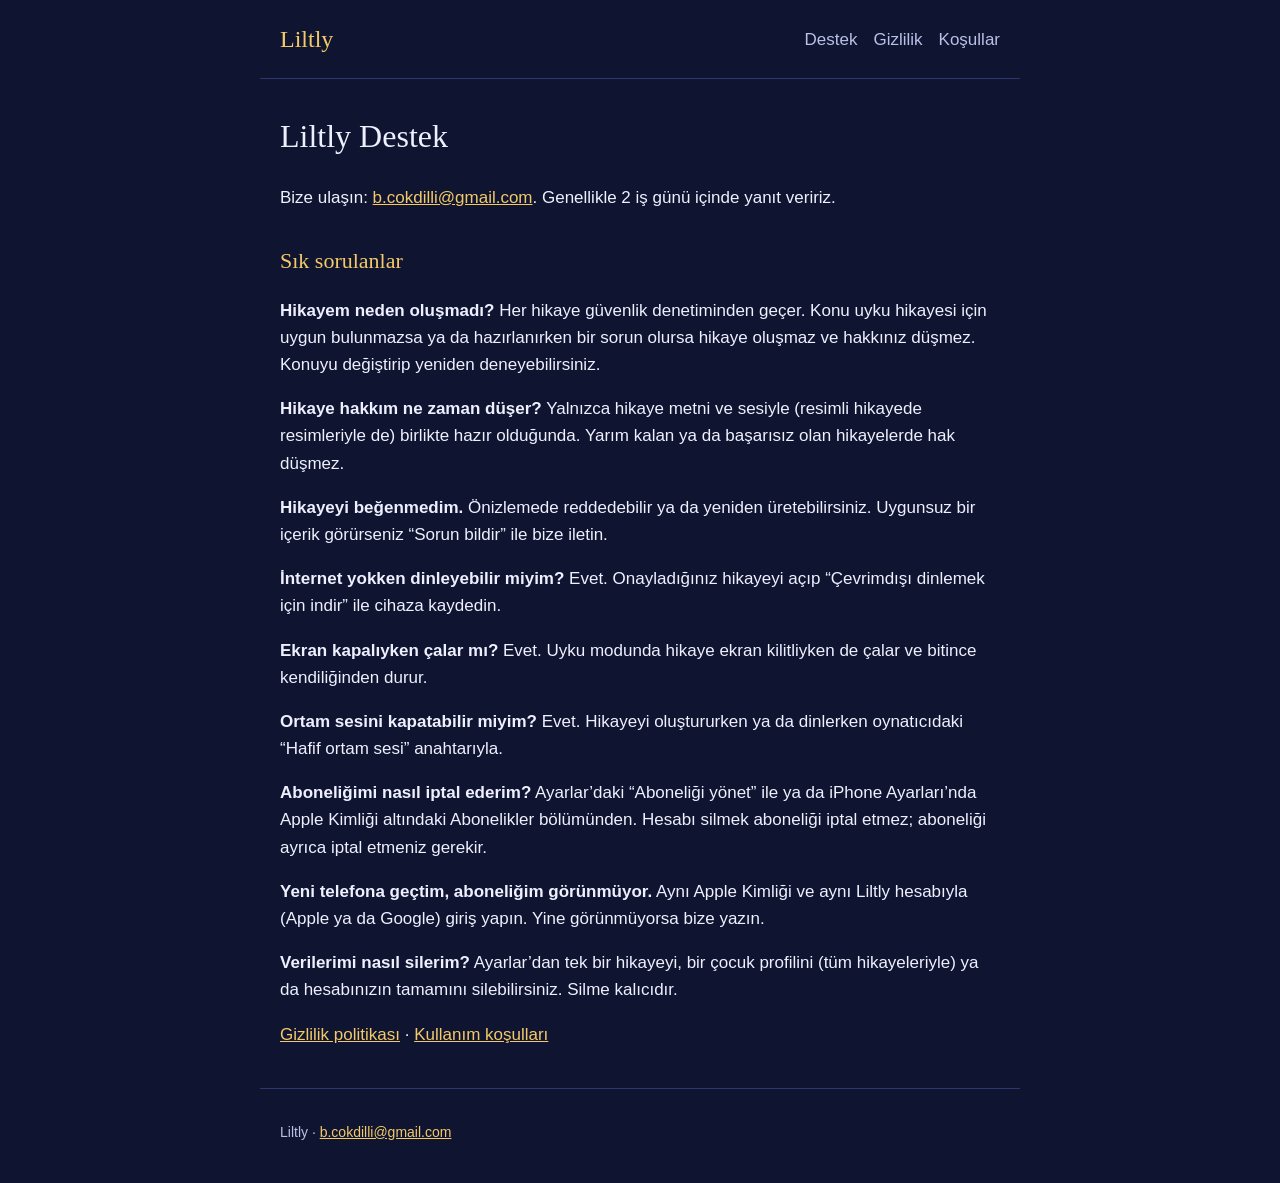
==== index.html @ 5277e1b2 "Publish support, privacy and terms pages (2026-10-18) Built from bcokdilli/story-app-for-kids legal-" ====
<!doctype html>
<html lang="tr">
<head>
<meta charset="utf-8">
<meta name="viewport" content="width=device-width, initial-scale=1">
<title>Liltly Destek · Liltly</title>
<link rel="stylesheet" href="style.css">
</head>
<body>
<header><a class="brand" href="">Liltly</a>
<nav><a href="">Destek</a><a href="gizlilik/">Gizlilik</a><a href="kosullar/">Koşullar</a></nav></header>
<main>
<h1 id="liltly-destek">Liltly Destek</h1>
<p>Bize ulaşın: <a
href="mailto:b.cokdilli@gmail.com">b.cokdilli@gmail.com</a>. Genellikle
2 iş günü içinde yanıt veririz.</p>
<h2 id="sık-sorulanlar">Sık sorulanlar</h2>
<p><strong>Hikayem neden oluşmadı?</strong> Her hikaye güvenlik
denetiminden geçer. Konu uyku hikayesi için uygun bulunmazsa ya da
hazırlanırken bir sorun olursa hikaye oluşmaz ve hakkınız düşmez. Konuyu
değiştirip yeniden deneyebilirsiniz.</p>
<p><strong>Hikaye hakkım ne zaman düşer?</strong> Yalnızca hikaye metni
ve sesiyle (resimli hikayede resimleriyle de) birlikte hazır olduğunda.
Yarım kalan ya da başarısız olan hikayelerde hak düşmez.</p>
<p><strong>Hikayeyi beğenmedim.</strong> Önizlemede reddedebilir ya da
yeniden üretebilirsiniz. Uygunsuz bir içerik görürseniz “Sorun bildir”
ile bize iletin.</p>
<p><strong>İnternet yokken dinleyebilir miyim?</strong> Evet.
Onayladığınız hikayeyi açıp “Çevrimdışı dinlemek için indir” ile cihaza
kaydedin.</p>
<p><strong>Ekran kapalıyken çalar mı?</strong> Evet. Uyku modunda hikaye
ekran kilitliyken de çalar ve bitince kendiliğinden durur.</p>
<p><strong>Ortam sesini kapatabilir miyim?</strong> Evet. Hikayeyi
oluştururken ya da dinlerken oynatıcıdaki “Hafif ortam sesi”
anahtarıyla.</p>
<p><strong>Aboneliğimi nasıl iptal ederim?</strong> Ayarlar’daki
“Aboneliği yönet” ile ya da iPhone Ayarları’nda Apple Kimliği altındaki
Abonelikler bölümünden. Hesabı silmek aboneliği iptal etmez; aboneliği
ayrıca iptal etmeniz gerekir.</p>
<p><strong>Yeni telefona geçtim, aboneliğim görünmüyor.</strong> Aynı
Apple Kimliği ve aynı Liltly hesabıyla (Apple ya da Google) giriş yapın.
Yine görünmüyorsa bize yazın.</p>
<p><strong>Verilerimi nasıl silerim?</strong> Ayarlar’dan tek bir
hikayeyi, bir çocuk profilini (tüm hikayeleriyle) ya da hesabınızın
tamamını silebilirsiniz. Silme kalıcıdır.</p>
<p><a href="gizlilik/">Gizlilik politikası</a> · <a
href="kosullar/">Kullanım koşulları</a></p>
</main>
<footer>Liltly · <a href="mailto:b.cokdilli@gmail.com">b.cokdilli@gmail.com</a></footer>
</body>
</html>
---- style.css ----
:root { --bg: #0f1530; --card: #18204a; --text: #eef0ff; --muted: #b9bfe6; --accent: #f3c969; --line: #2c3672; }
* { box-sizing: border-box; }
body { margin: 0; background: var(--bg); color: var(--text); font: 17px/1.6 -apple-system, BlinkMacSystemFont, "Segoe UI", Roboto, sans-serif; }
header, main, footer { max-width: 760px; margin: 0 auto; padding: 0 20px; }
header { display: flex; flex-wrap: wrap; gap: 12px; justify-content: space-between; align-items: center; padding-top: 20px; padding-bottom: 20px; border-bottom: 1px solid var(--line); }
.brand { font-family: Georgia, serif; font-size: 24px; color: var(--accent); text-decoration: none; }
nav a { color: var(--muted); margin-left: 16px; text-decoration: none; }
nav a:first-child { margin-left: 0; }
h1, h2 { font-family: Georgia, serif; font-weight: normal; }
h1 { font-size: 32px; margin-top: 32px; }
h2 { font-size: 22px; margin-top: 32px; color: var(--accent); }
a { color: var(--accent); }
table { width: 100%; border-collapse: collapse; font-size: 15px; display: block; overflow-x: auto; }
th, td { text-align: left; vertical-align: top; padding: 10px; border: 1px solid var(--line); }
th { background: var(--card); }
mark { background: #ff8a65; color: #1a1a1a; padding: 0 4px; border-radius: 4px; }
footer { color: var(--muted); font-size: 14px; padding-top: 32px; padding-bottom: 40px; margin-top: 40px; border-top: 1px solid var(--line); }
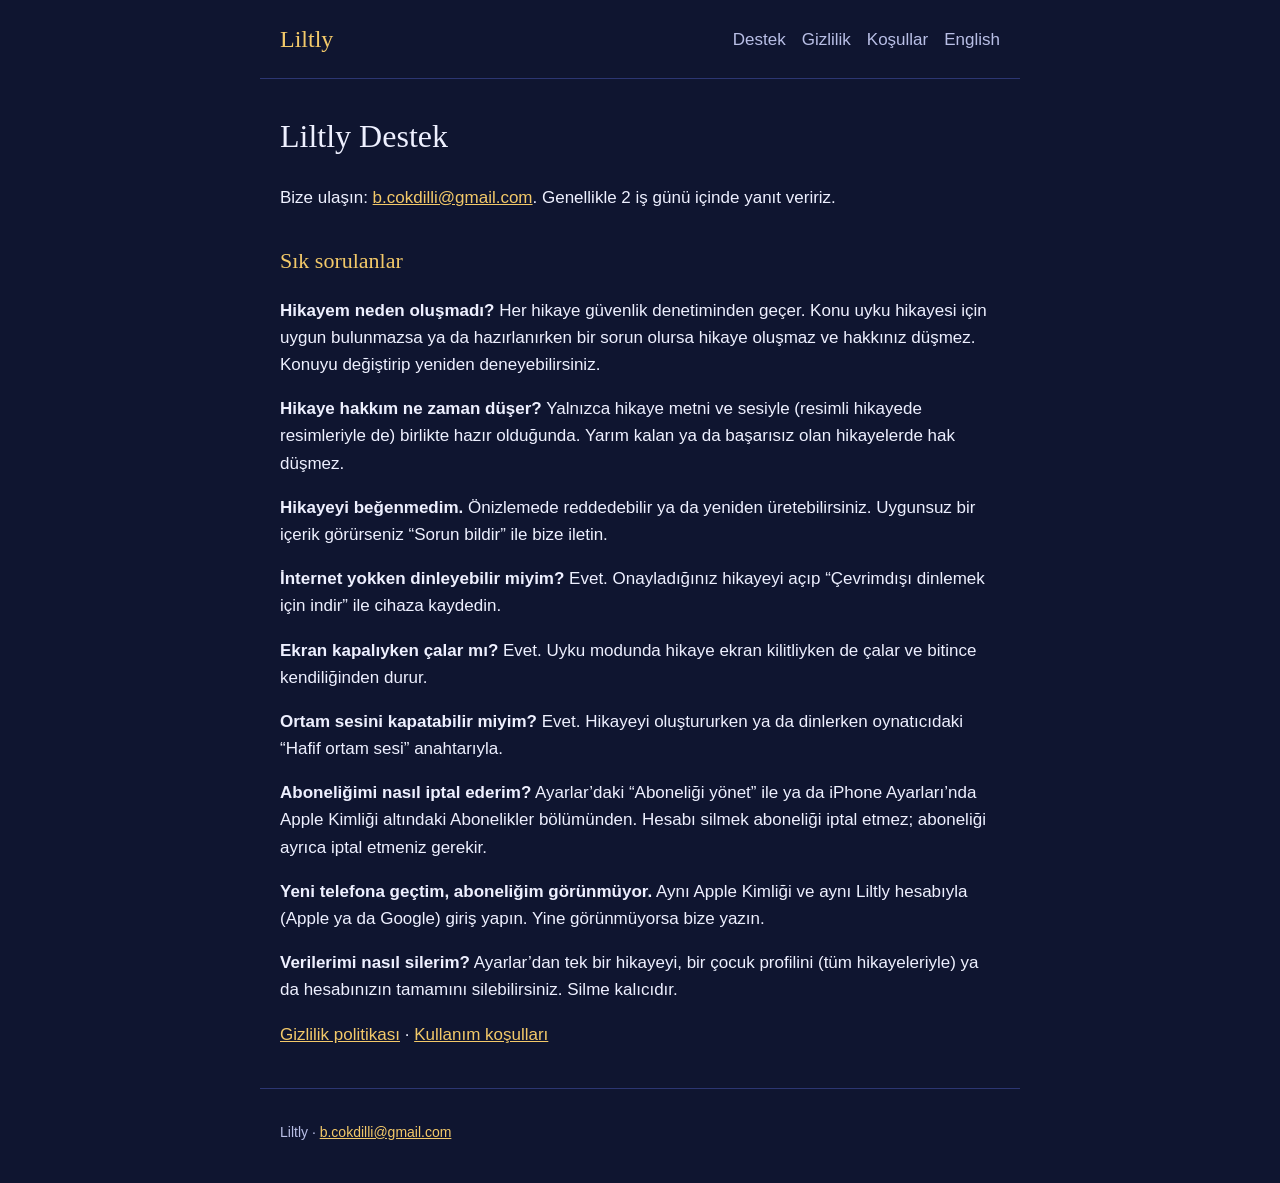
==== commit 63343519: "English support, privacy and terms pages (story-app-for-kids legal-site) Co-Authored-By: Claude Opus" ====
--- a/index.html
+++ b/index.html
@@ -8,7 +8,7 @@
 </head>
 <body>
 <header><a class="brand" href="">Liltly</a>
-<nav><a href="">Destek</a><a href="gizlilik/">Gizlilik</a><a href="kosullar/">Koşullar</a></nav></header>
+<nav><a href="">Destek</a><a href="gizlilik/">Gizlilik</a><a href="kosullar/">Koşullar</a><a href="en/" hreflang="en" lang="en">English</a></nav></header>
 <main>
 <h1 id="liltly-destek">Liltly Destek</h1>
 <p>Bize ulaşın: <a
